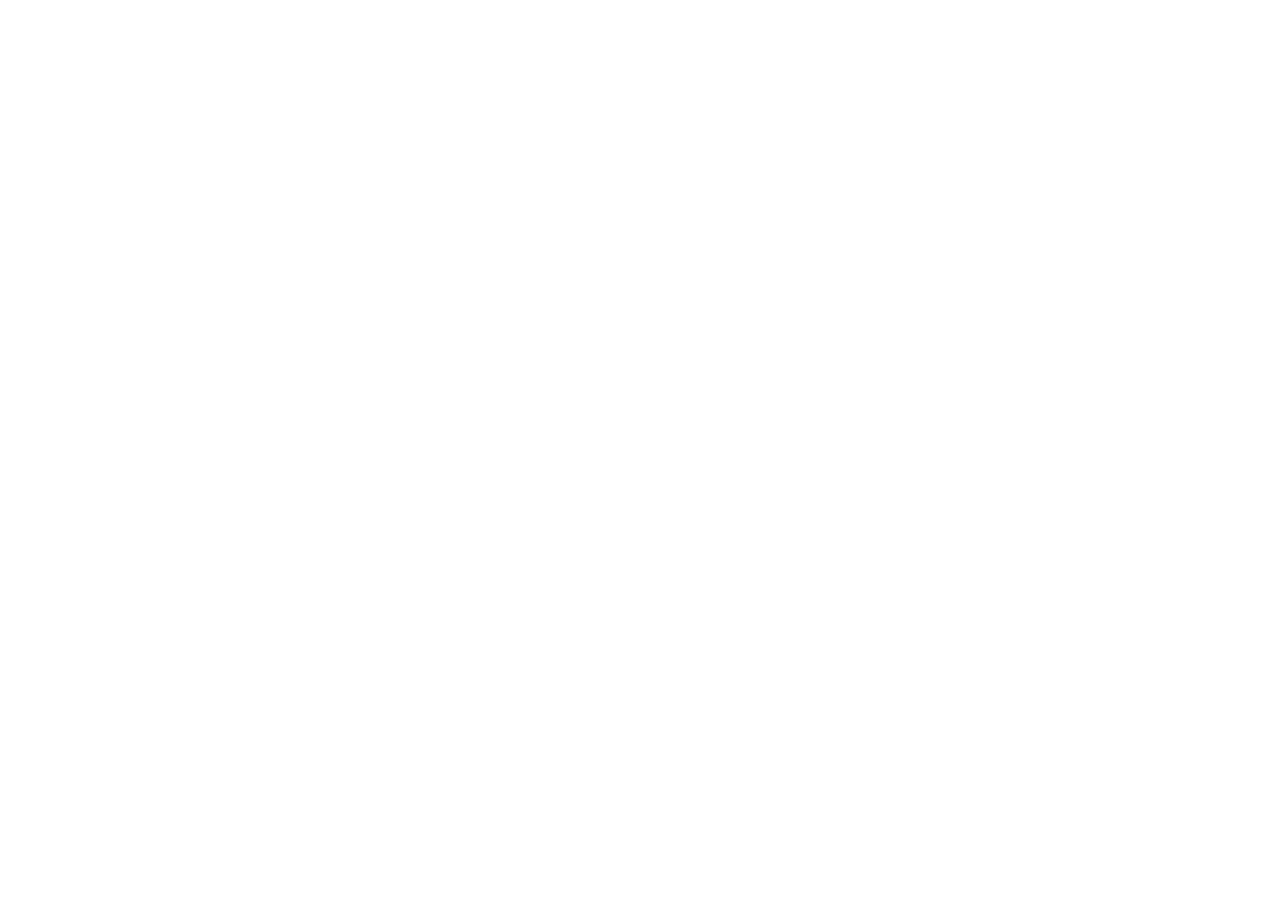
==== index.html @ 3fa637d8 "v1" ====
<!DOCTYPE html>
<html lang="en">
<head>
	<meta charset="UTF-8">
	<meta name="viewport" content="initial-scale=1, maximum-scale=1, minimum-scale=1, user-scalable=no, width=device-width">
	<title>英雄联盟壁纸</title>
</head>
<body>
<div id="app" style="display: none;">
	<section class="list">
		<div class="TOP">
			
			<header class="header">
				<h1>英雄联盟壁纸</h1>
			</header>
			<div class="search">
				<input type="text" placeholder="搜索英雄名称或者称号">
				<span>Search</span>
			</div>
			<div class="type clearfix">
				<ul class="typebus">
					<li><span data-id="-1" class="cur">全部</span></li>
					<li><span data-id="0">战士</span></li>
					<li><span data-id="1">法师</span></li>
					<li><span data-id="2">坦克</span></li>
					<li><span data-id="3">射手</span></li>
					<li><span data-id="4">辅助</span></li>
					<li><span data-id="5">刺客</span></li>
				</ul>
			</div>
		</div>
			
		<div class="image-container">
			<div class="left-container">
			</div>
			<div class="right-container">
			</div>
		</div>
		<span class="go-top">Top</span>
	</section>
	<!-- 给layer定义一个位置，供其渲染 -->
	<section class="layer"></section>
</div>
<script type="text/template" id="tpl_layer">
	<div class="layer-container" style="<%=style%>">
		<div class="swipe">
			<div style="<%=stylepre%>"><img src="<%=urlpre%>" alt=""></div>
			<div style="<%=stylemid%>"><img src="<%=urlmid%>" alt=""></div>
			<div style="<%=stylenex%>"><img src="<%=urlnex%>" alt=""></div>
		</div>
	</div>
	<header class="header hide">
		<div class="go-back">
			<span class="arrow"><span class="arrow green"></span></span>
		</div>
		<h1><%=title%></h1>
		<h2><%=name%></h2>
	</header>
</script>
<script type="text/javascript" src="static/sea.js"></script>
<script type="text/javascript" src="static/lib/seajs-css.js"></script>
<script type="text/javascript" src="static/lib/seajs-preload.js"></script>
<script type="text/javascript" src="static/lib/zepto.js"></script>
<script type="text/javascript" src="static/lib/zepto.touch.js"></script>
<script type="text/javascript" src="static/lib/underscore.js"></script>
<script type="text/javascript" src="static/lib/backbone.js"></script>
<script type="text/javascript" src="static/lib/swipe.js"></script>
<script type="text/javascript">
// var slider = document.getElementById('slider');
// window.mySwipe = Swipe(slider);
// window.mySwipe = Swipe(slider,{
// 		  startSlide: 2,
// 		  speed: 500,
// 		  auto: 1000,
// 		  continuous: true,
// 		  disableScroll: false,
// 		  stopPropagation: false,
// 		  callback: function(index, elem) {

// 		  },
// 		  transitionEnd: function(index, elem) {}
// });
// 写配置
seajs.config({
	// 简化路径书写
	alias: {
		layer: 'modules/layer/layer',
		list: 'modules/list/list',
		imageModel: 'modules/model/img',
		imageCollection: 'modules/collection/img'
	}
})
// 引入入口文件
seajs.use('app', function (app) {
	// app是一个函数接口，我们直接执行
	app()
})
</script>
</body>
</html>
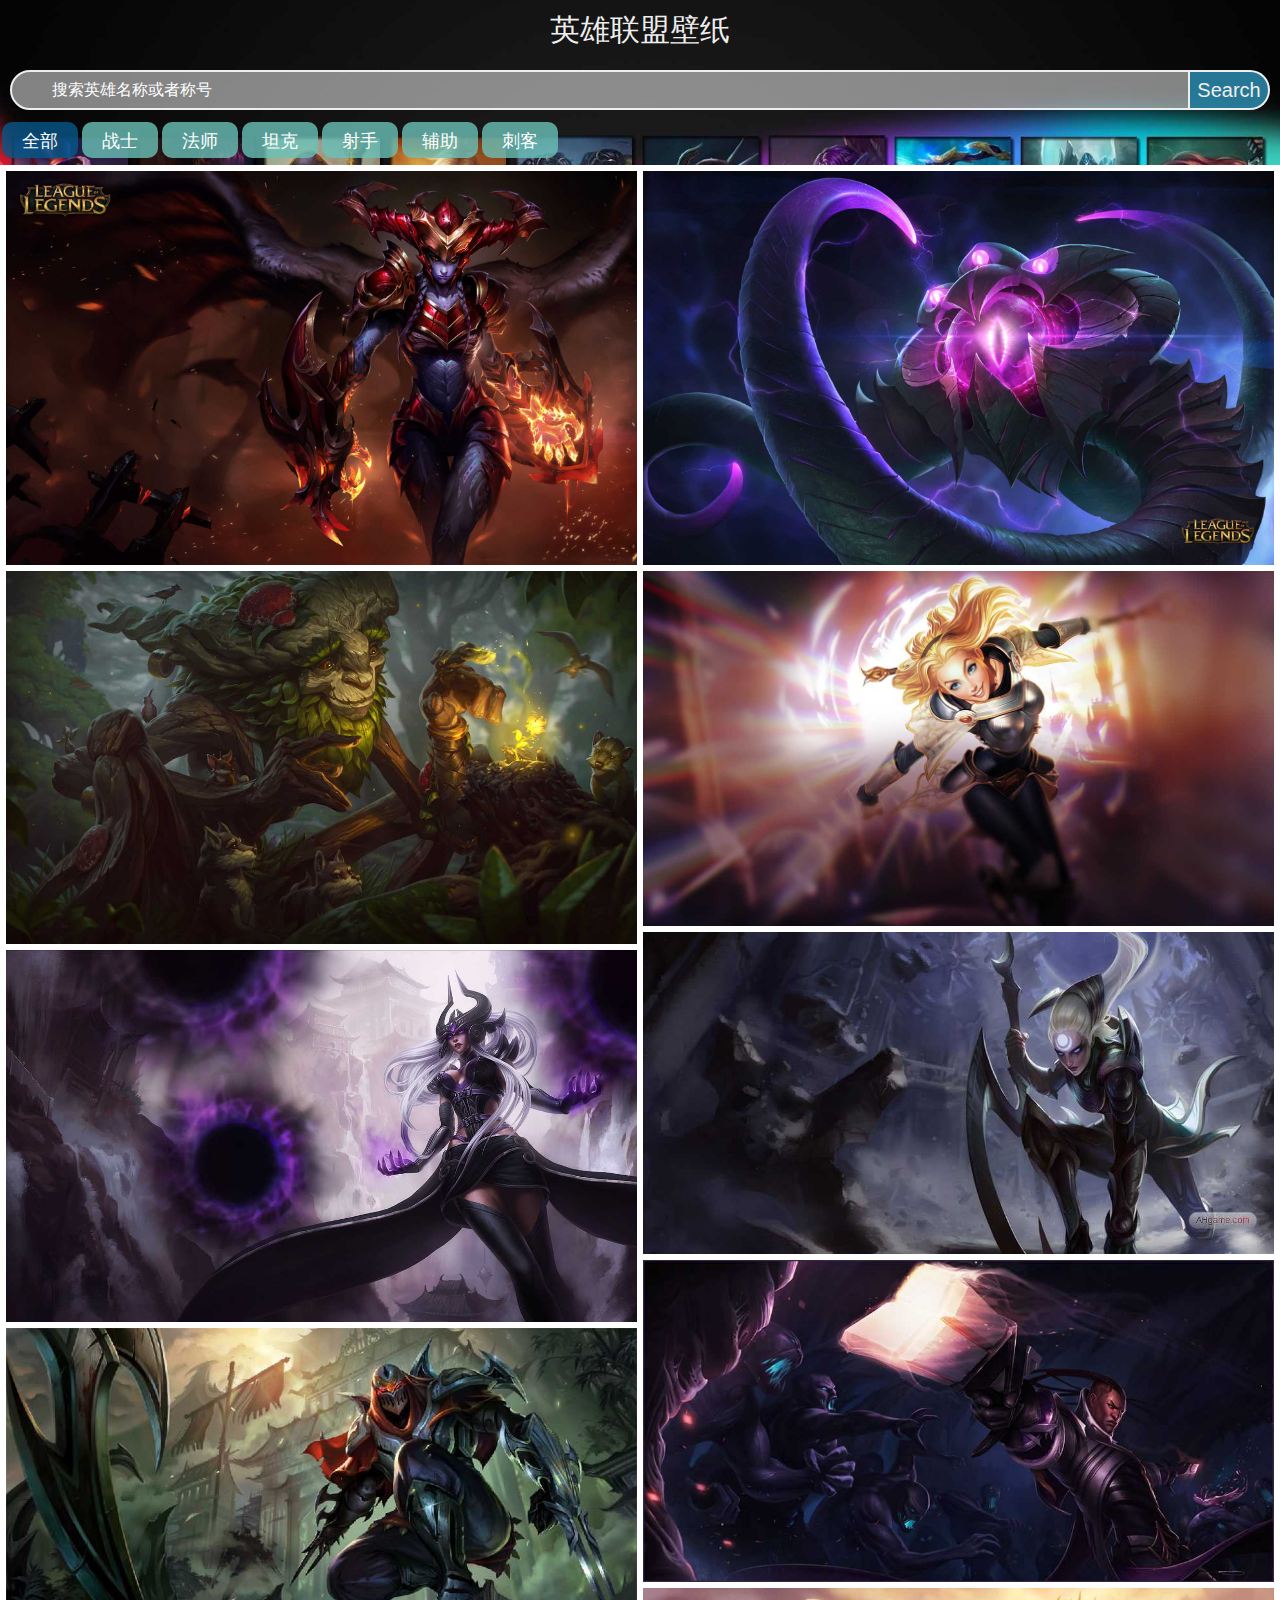
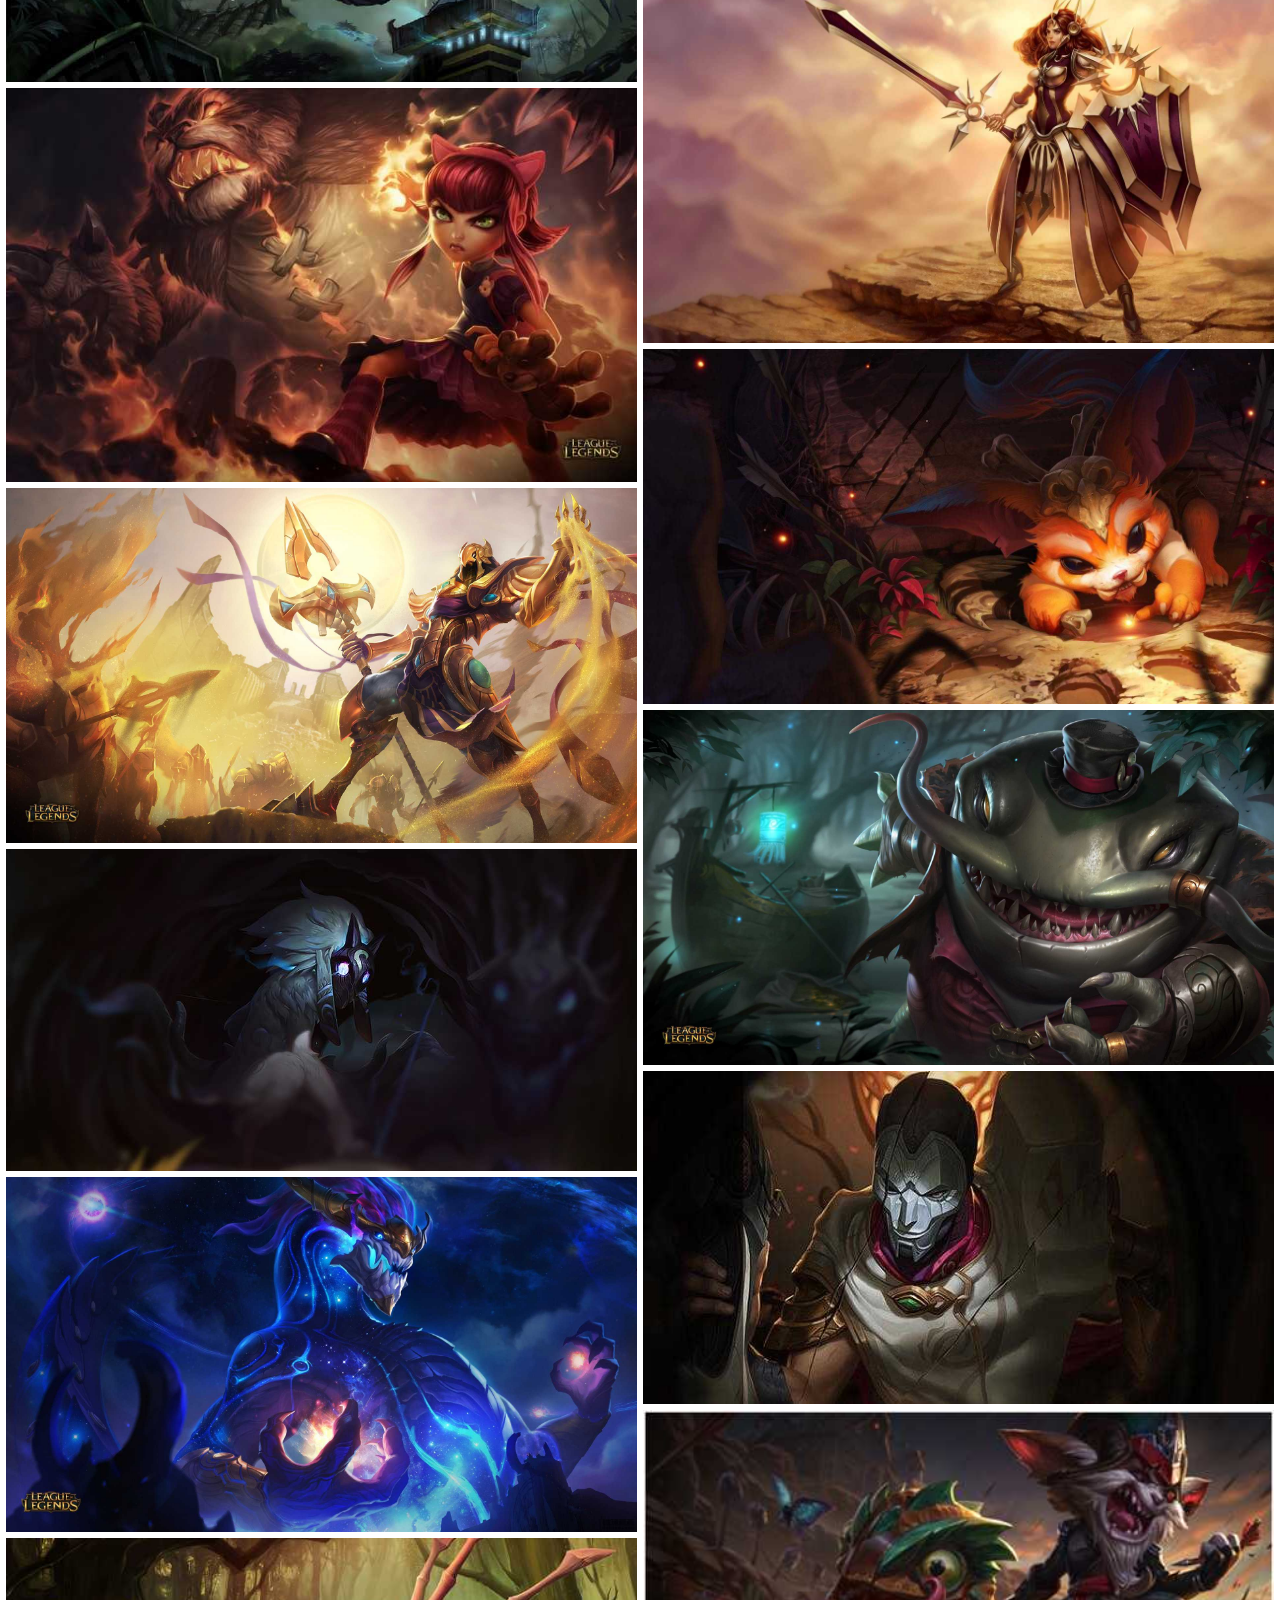
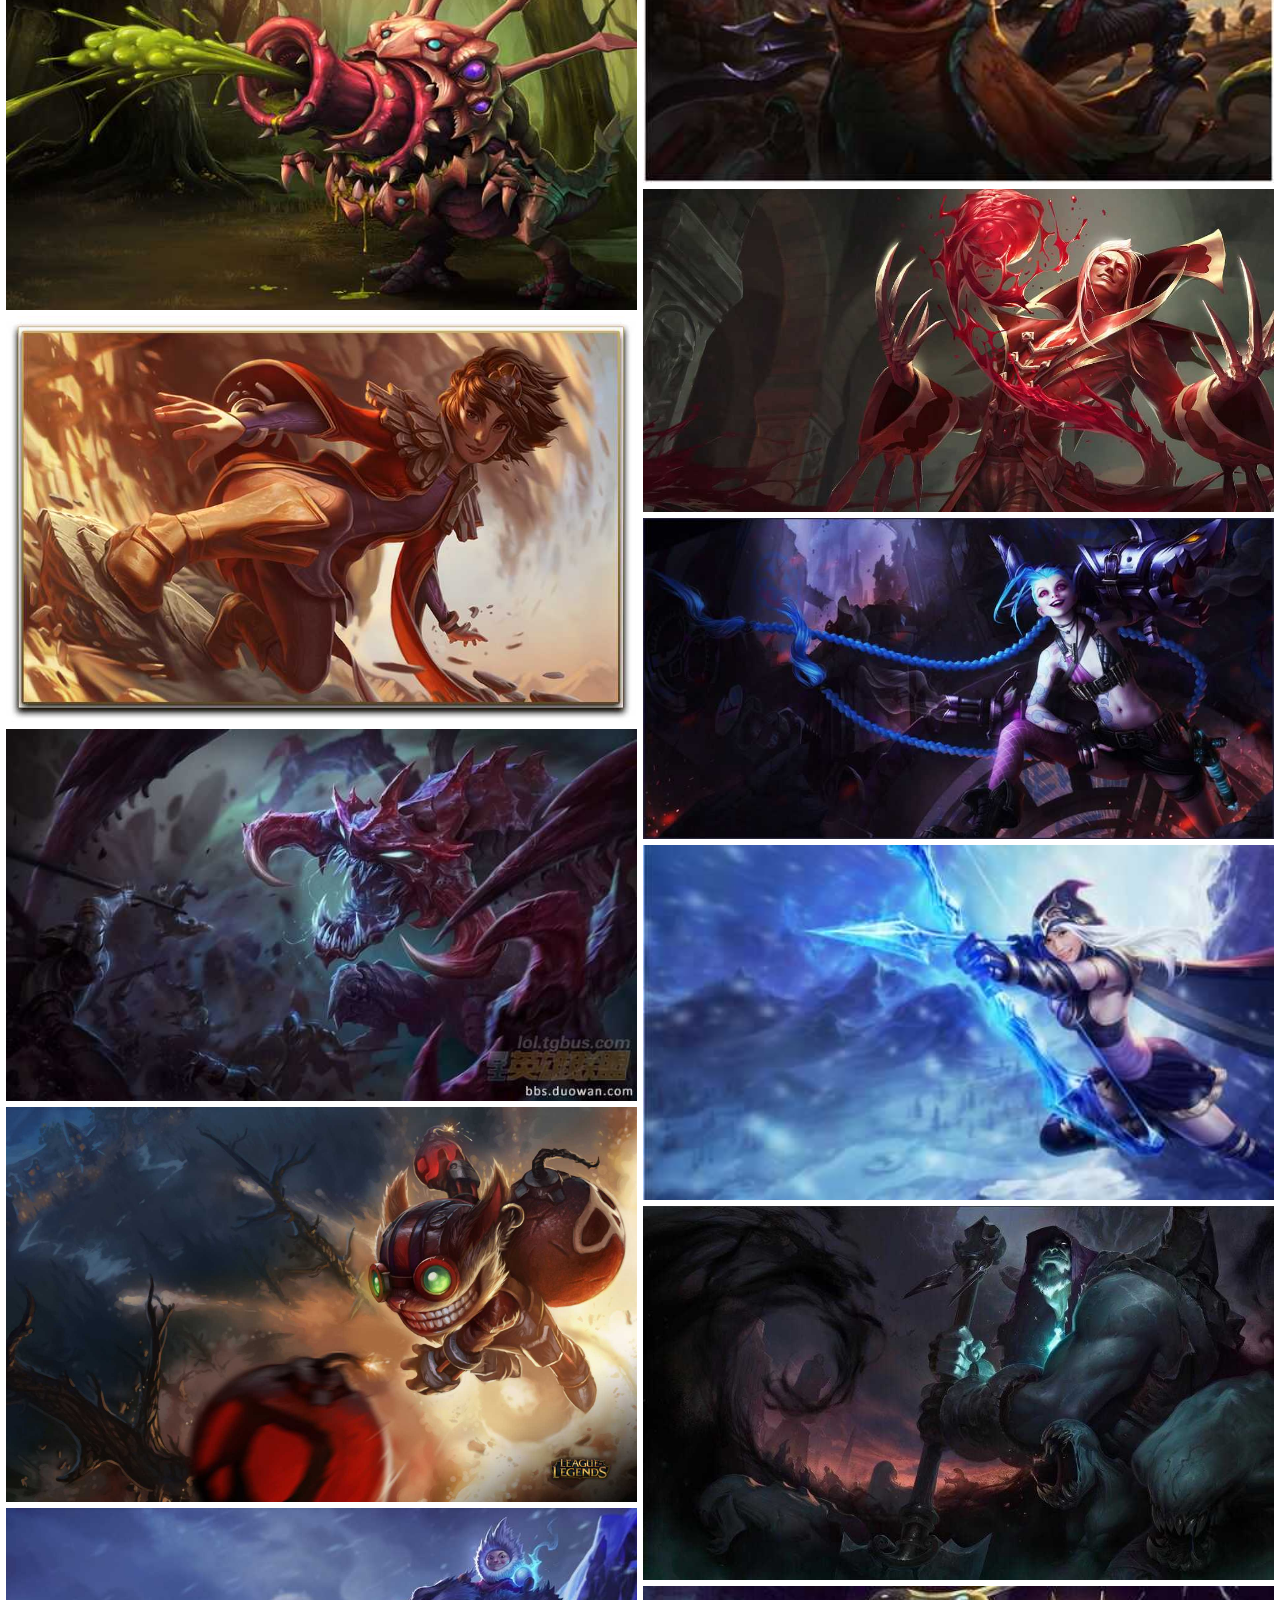
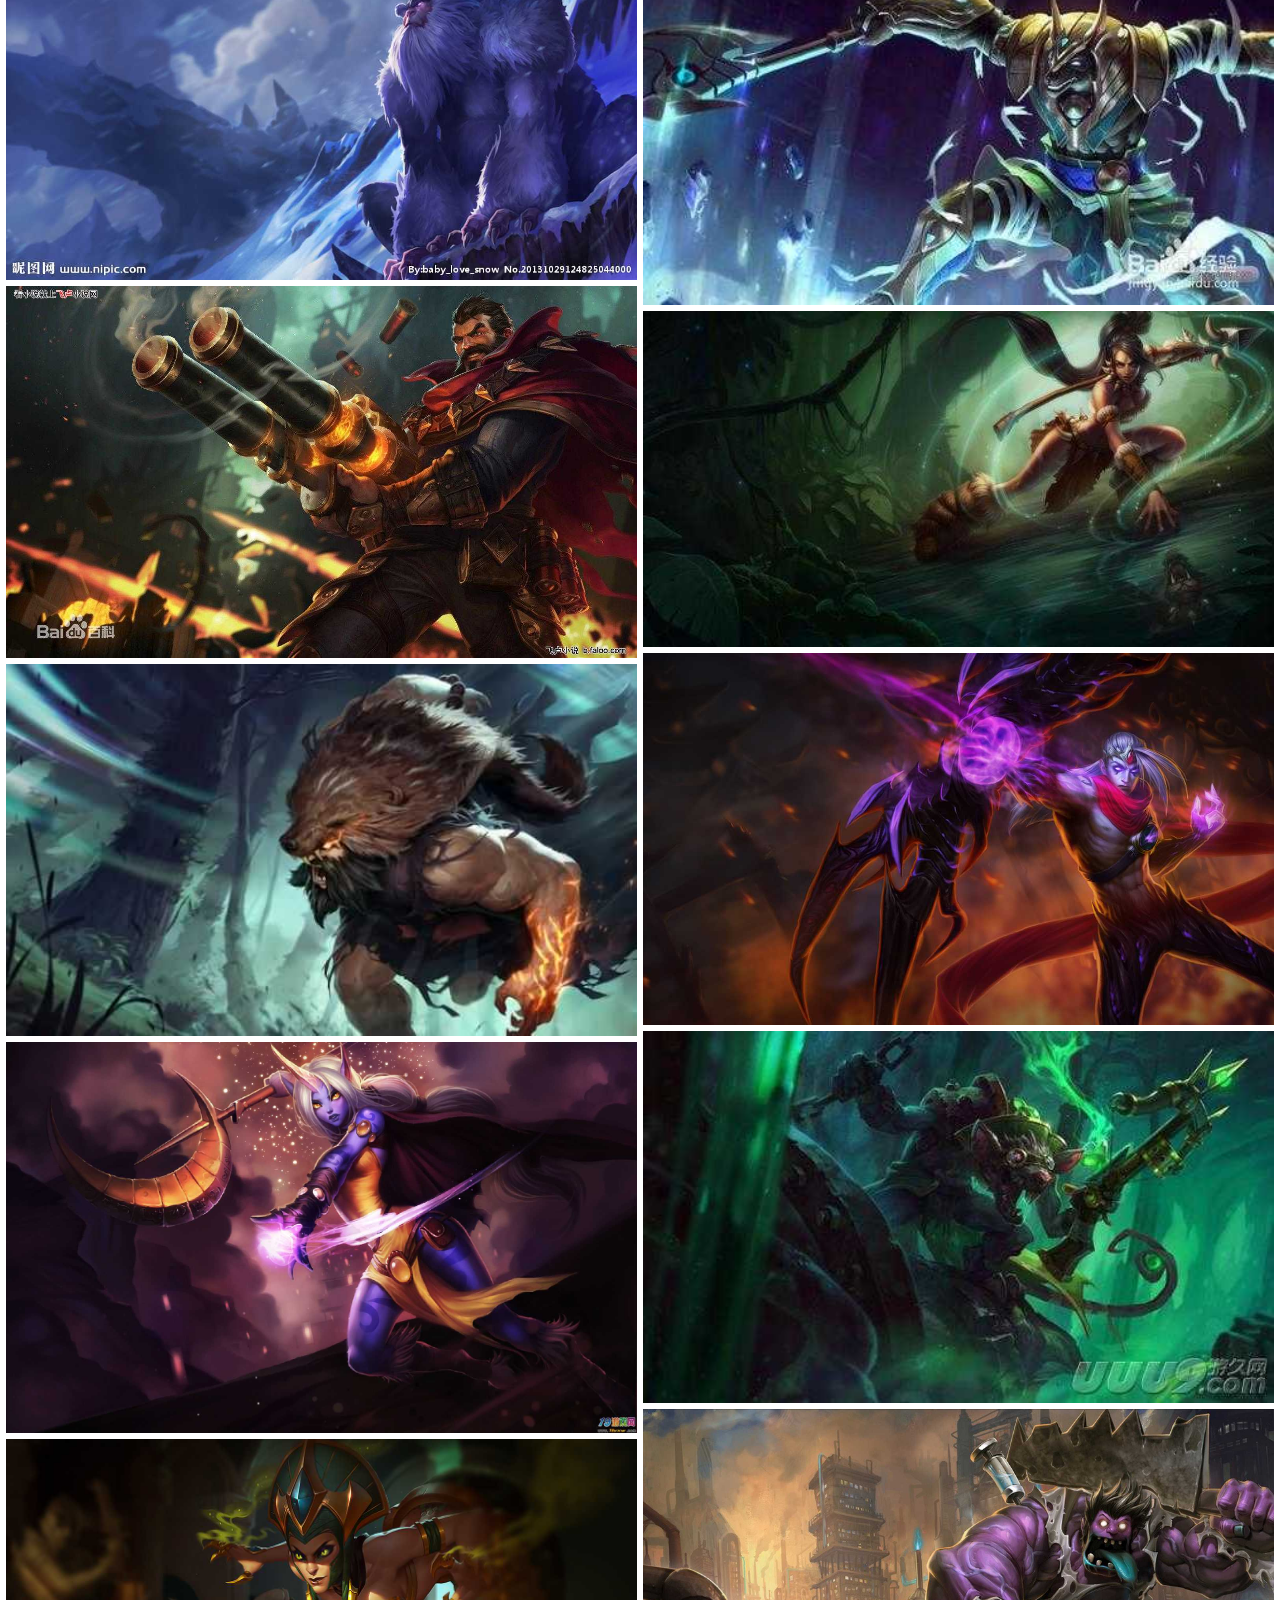
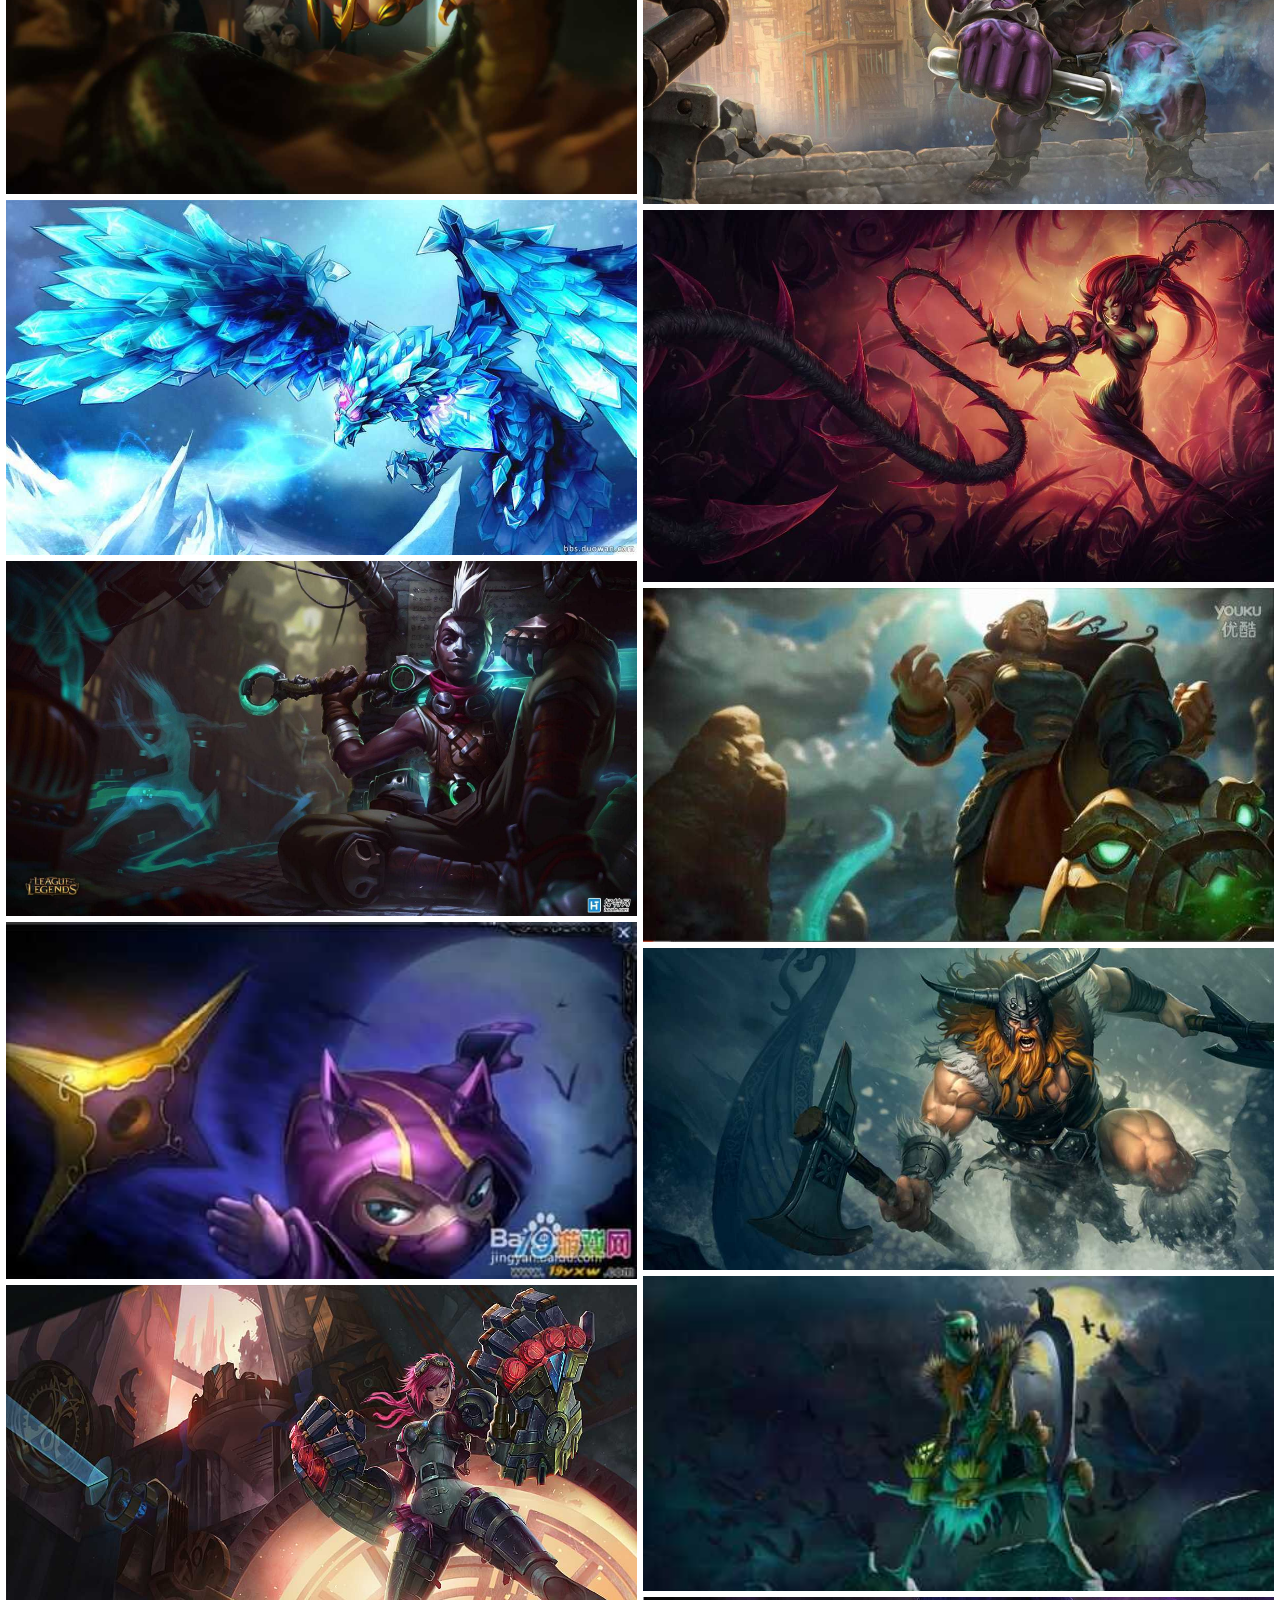
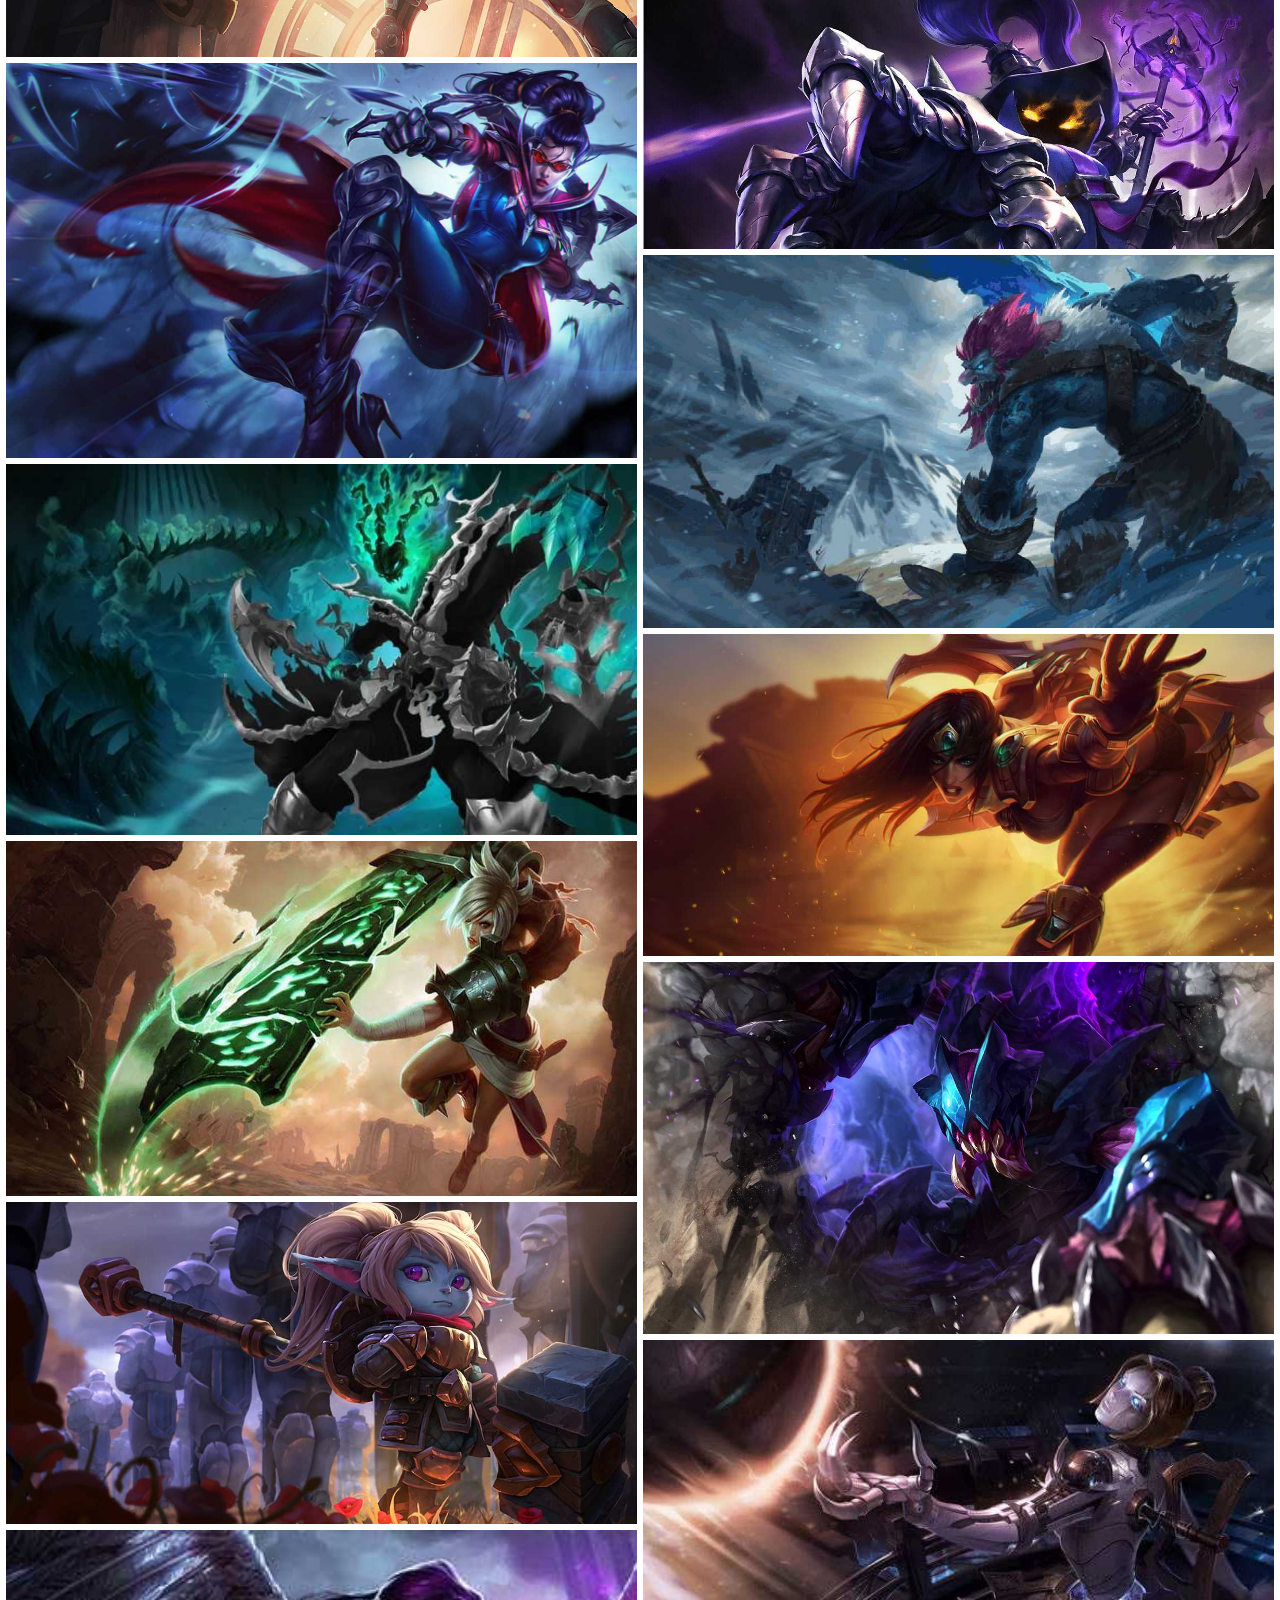
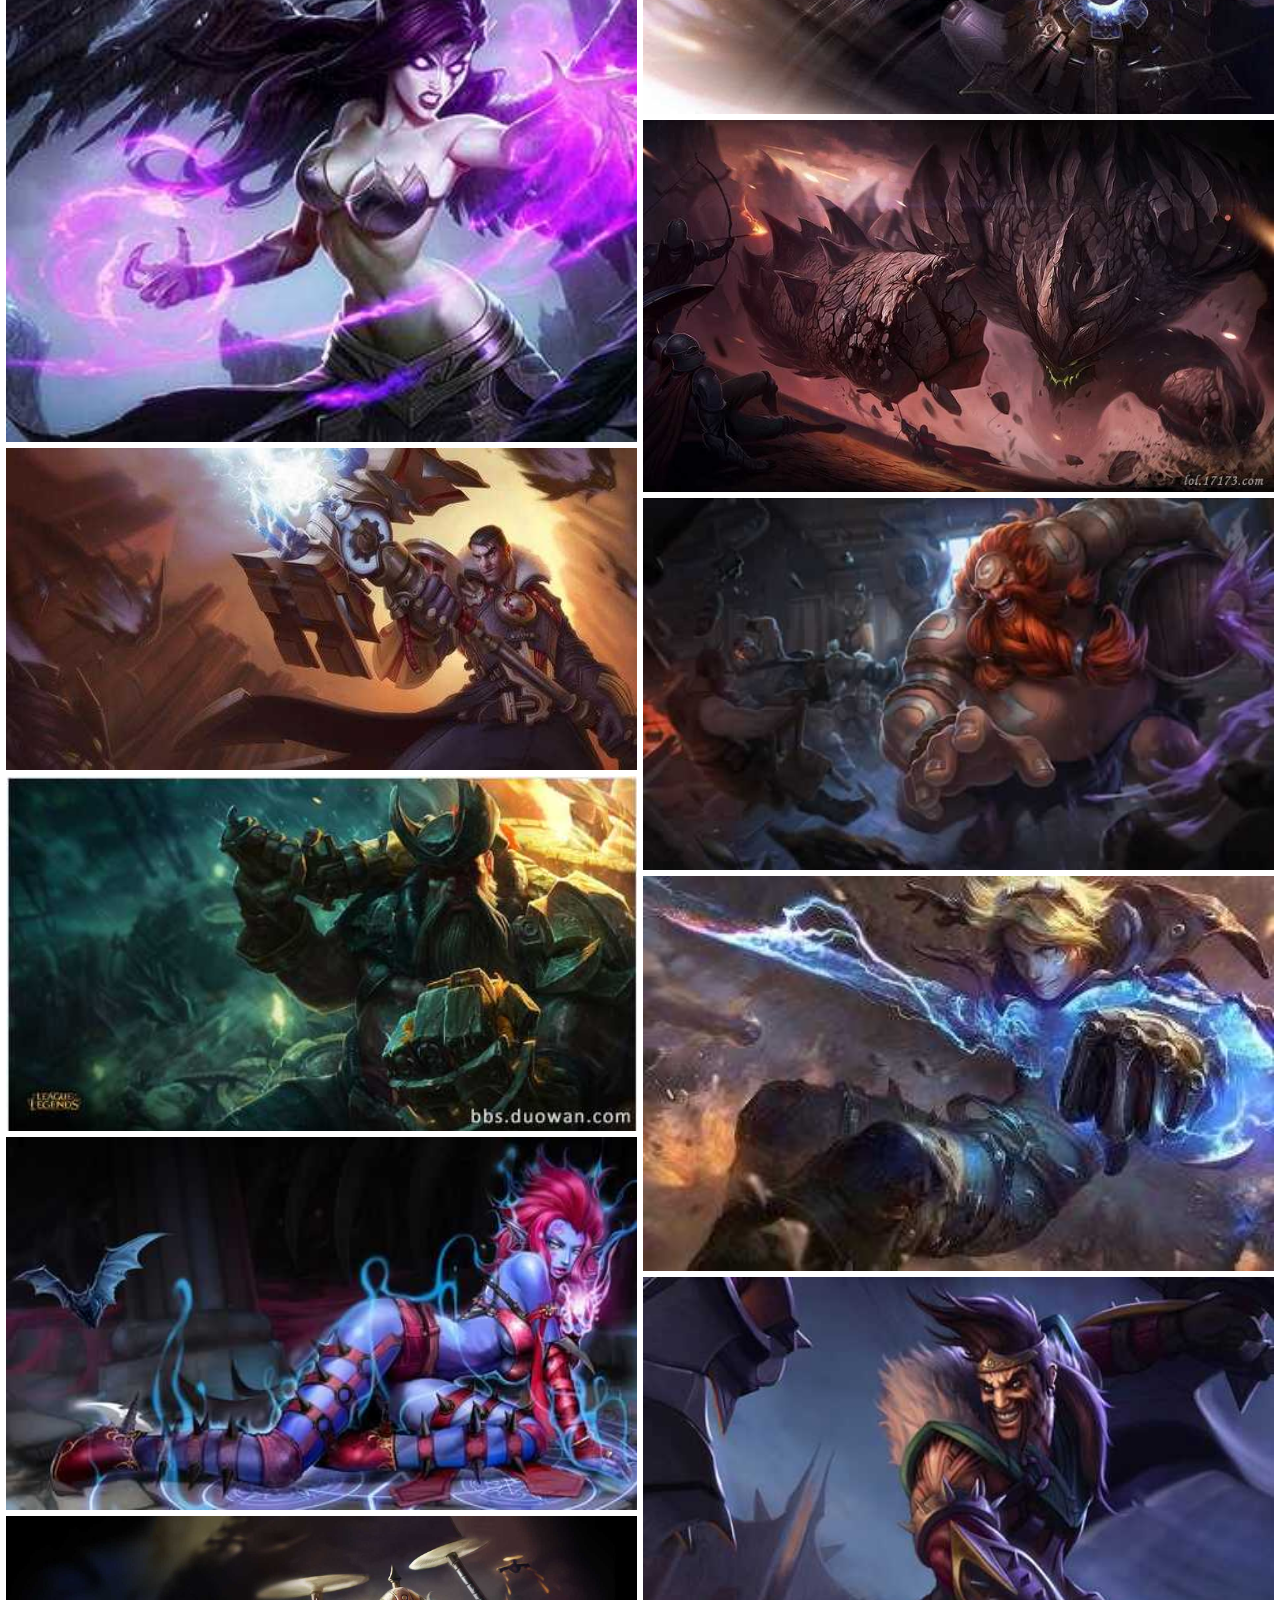
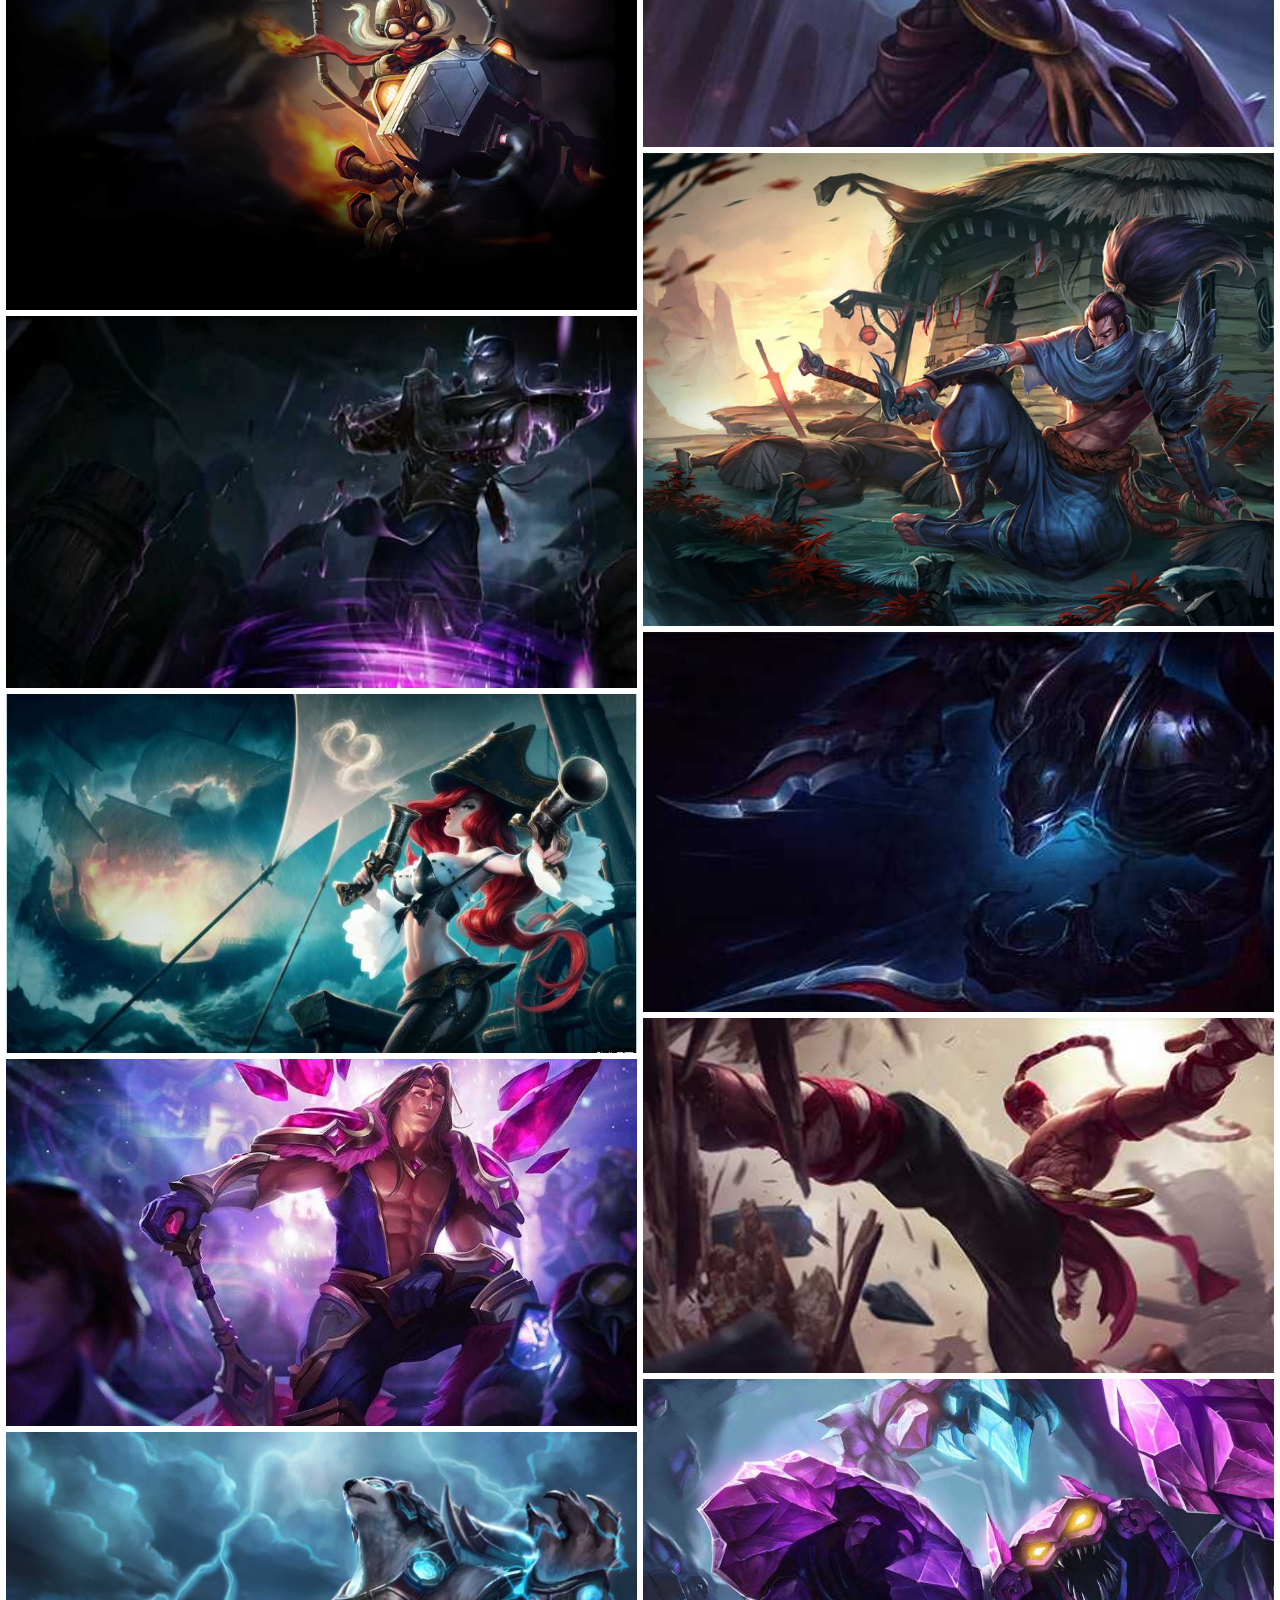
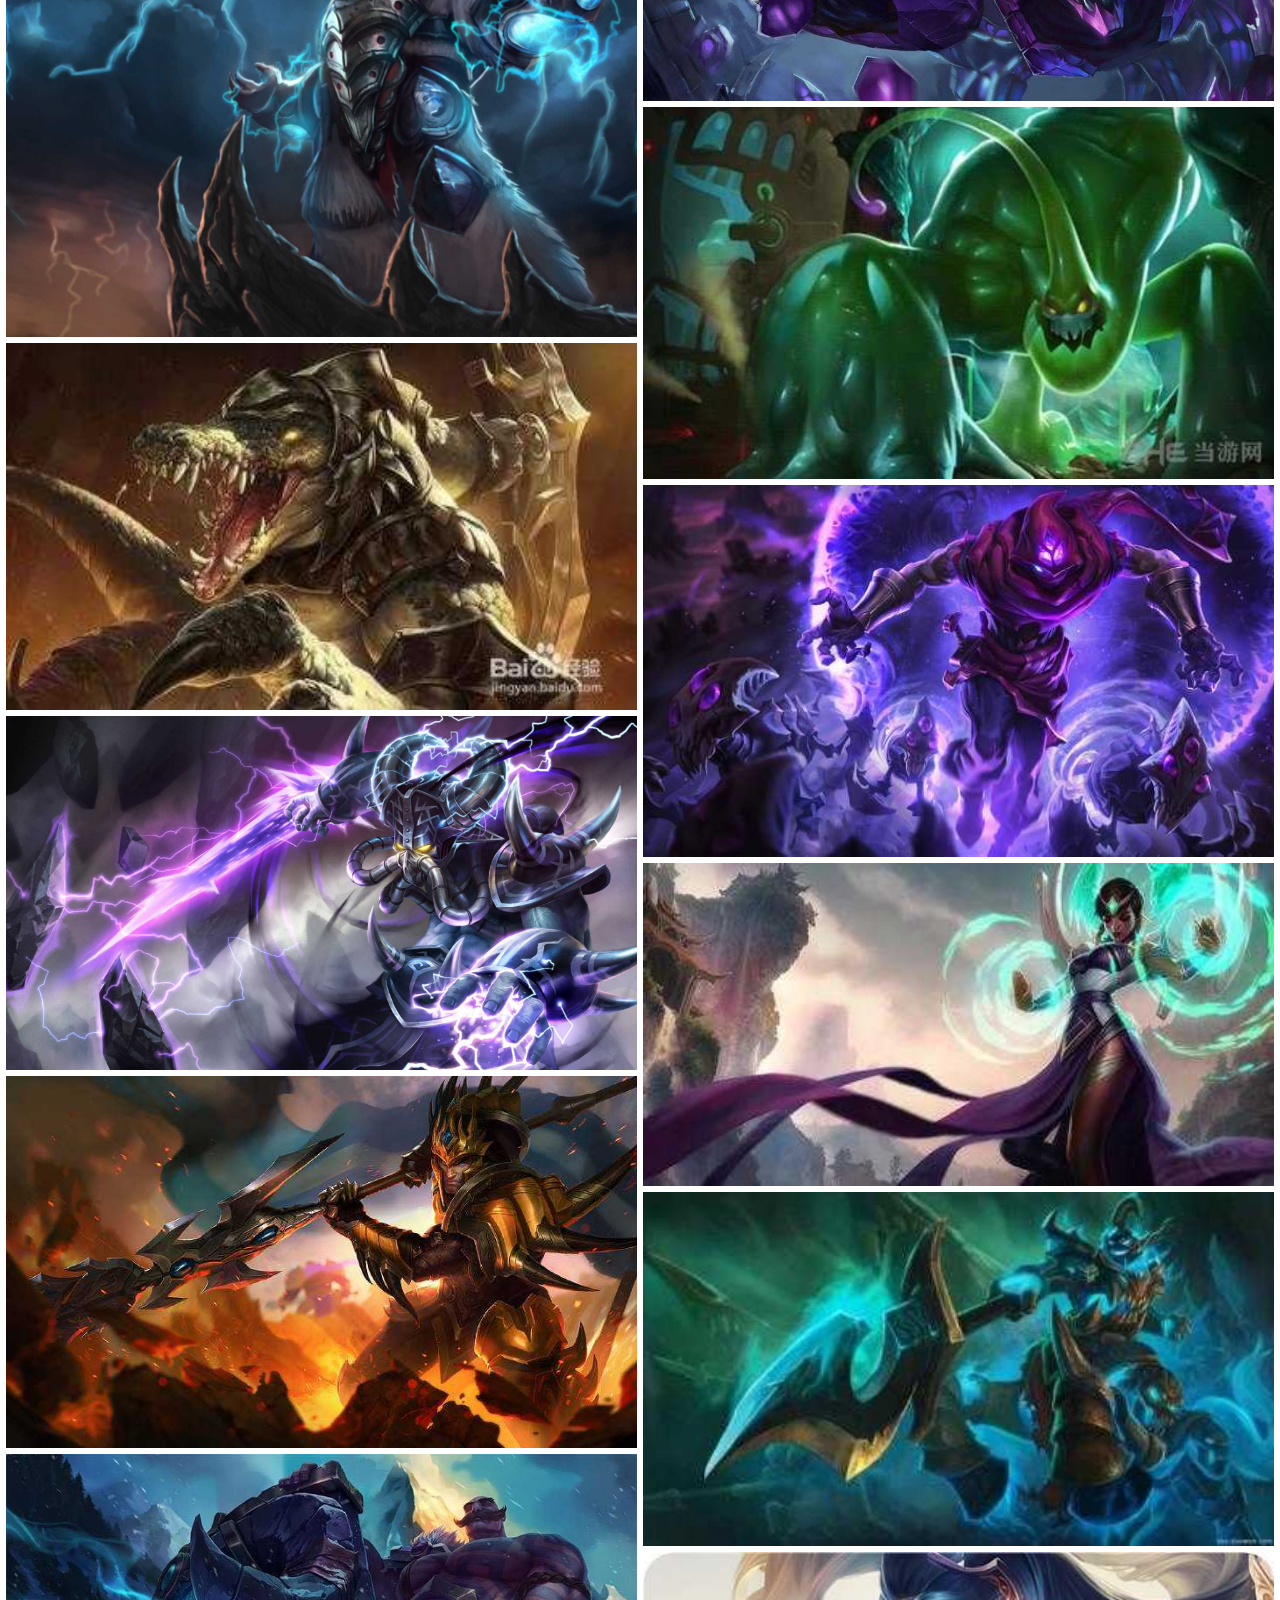
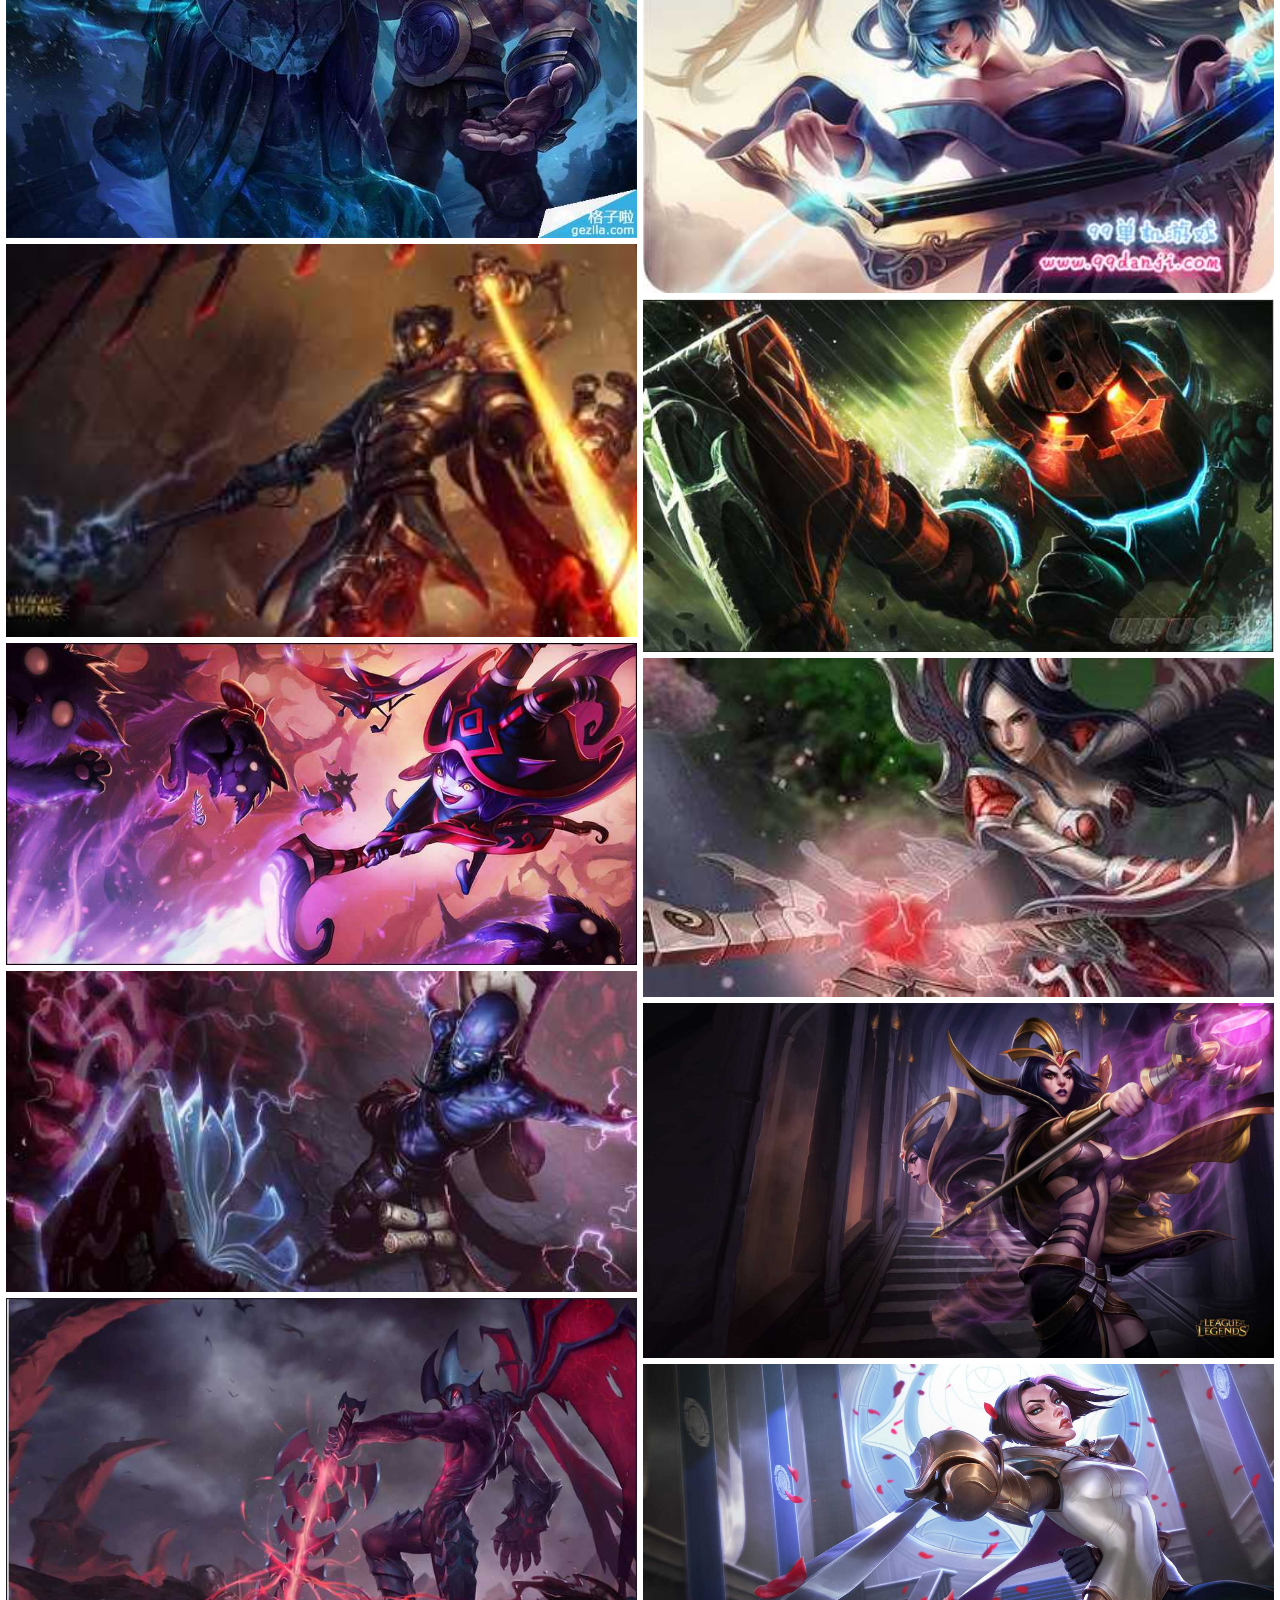
==== commit 17097d7f: "sea.js" ====
--- a/index.html
+++ b/index.html
@@ -64,23 +64,7 @@
 <script type="text/javascript" src="static/lib/zepto.touch.js"></script>
 <script type="text/javascript" src="static/lib/underscore.js"></script>
 <script type="text/javascript" src="static/lib/backbone.js"></script>
-<script type="text/javascript" src="static/lib/swipe.js"></script>
 <script type="text/javascript">
-// var slider = document.getElementById('slider');
-// window.mySwipe = Swipe(slider);
-// window.mySwipe = Swipe(slider,{
-// 		  startSlide: 2,
-// 		  speed: 500,
-// 		  auto: 1000,
-// 		  continuous: true,
-// 		  disableScroll: false,
-// 		  stopPropagation: false,
-// 		  callback: function(index, elem) {
-
-// 		  },
-// 		  transitionEnd: function(index, elem) {}
-// });
-// 写配置
 seajs.config({
 	// 简化路径书写
 	alias: {
@@ -92,7 +76,6 @@
 })
 // 引入入口文件
 seajs.use('app', function (app) {
-	// app是一个函数接口，我们直接执行
 	app()
 })
 </script>
